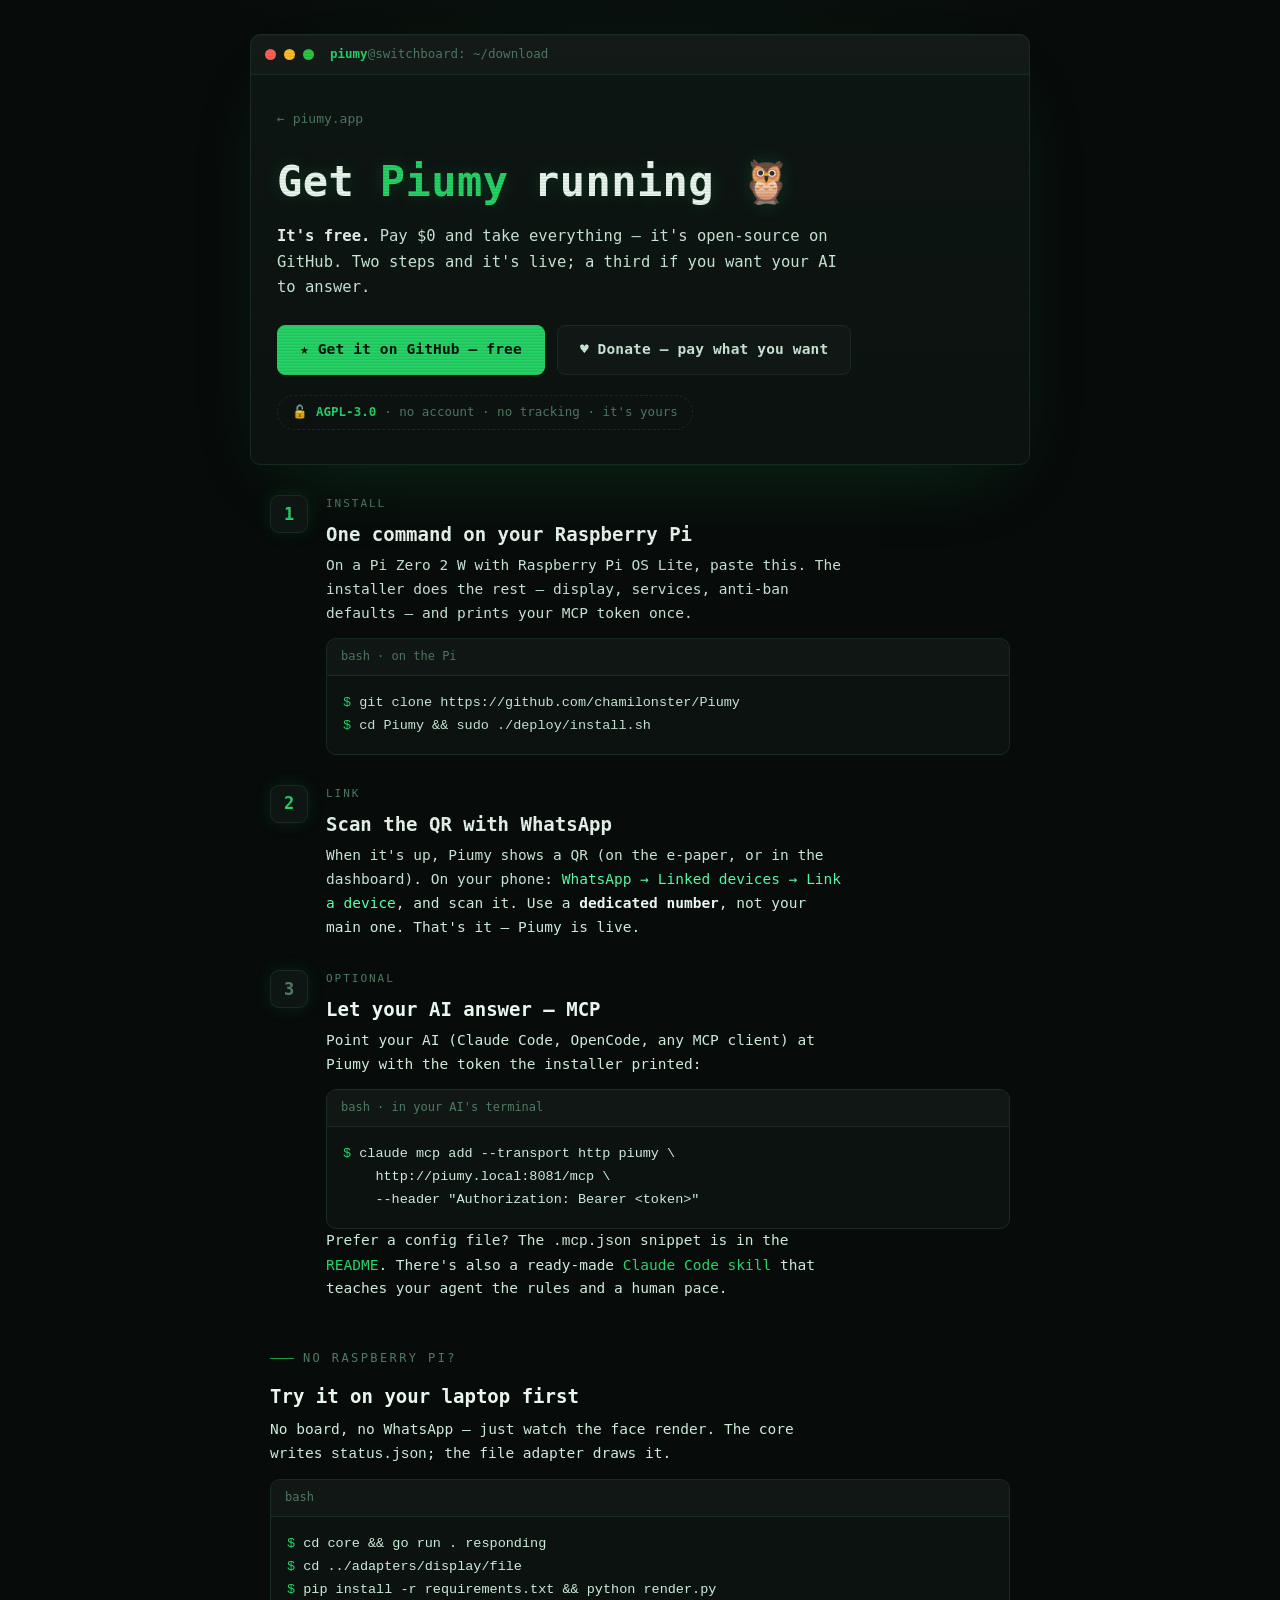
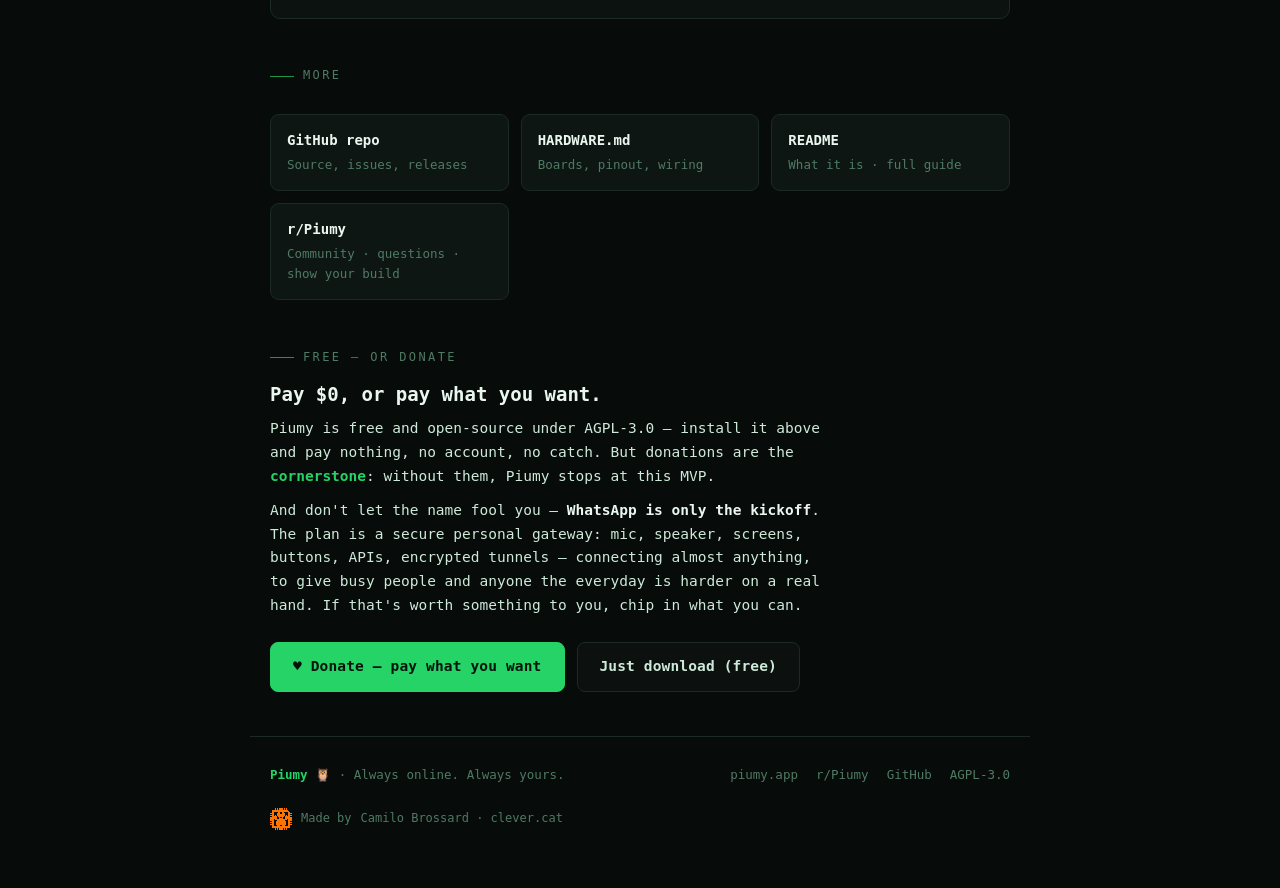
==== web/download/index.html @ 0e84ac8a "Initial commit — Piumy 🦉 A distributed, portable WhatsApp switchboard for ARM64 boards — and PCs. A " ====
<!doctype html>
<html lang="en">
<head>
<meta charset="utf-8">
<meta name="viewport" content="width=device-width, initial-scale=1">
<title>Download Piumy — free &amp; open-source</title>
<meta name="description" content="Install Piumy in one command on a Raspberry Pi, scan a QR, done. Free, open-source, AGPL-3.0.">
<meta name="theme-color" content="#070b0a">
<link rel="icon" href="data:image/svg+xml,<svg xmlns=%27http://www.w3.org/2000/svg%27 viewBox=%270 0 100 100%27><text y=%27.9em%27 font-size=%2790%27>🦉</text></svg>">
<style>
  :root{
    --bg:#070b0a; --bg2:#0b1210; --panel:#0e1613; --border:#1b2a25;
    --green:#25d366; --phos:#59ffa6; --dim:#4f7a64; --text:#cdead9;
    --amber:#ffb454; --white:#eaf7ef;
    --mono: ui-monospace,"SF Mono",SFMono-Regular,"Cascadia Code","Fira Code",Menlo,Consolas,"DejaVu Sans Mono",monospace;
    --maxw: 780px;
  }
  *{box-sizing:border-box}
  html{scroll-behavior:smooth}
  body{
    margin:0; background:var(--bg); color:var(--text);
    font-family:var(--mono); font-size:16px; line-height:1.65; -webkit-font-smoothing:antialiased;
    background-image:radial-gradient(1000px 500px at 50% -10%, rgba(37,211,102,.10), transparent 70%);
    min-height:100vh;
  }
  body::before{
    content:""; position:fixed; inset:0; pointer-events:none; z-index:9999;
    background:repeating-linear-gradient(0deg, rgba(0,0,0,.16) 0, rgba(0,0,0,.16) 1px, transparent 2px, transparent 3px);
    mix-blend-mode:multiply; opacity:.5;
  }
  a{color:var(--green); text-decoration:none}
  a:hover{color:var(--phos); text-decoration:underline; text-underline-offset:3px}
  :focus-visible{outline:2px solid var(--phos); outline-offset:3px; border-radius:2px}

  .term{max-width:var(--maxw); margin:34px auto 0; border:1px solid var(--border); border-radius:10px;
    background:linear-gradient(180deg, var(--panel), var(--bg2));
    box-shadow:0 30px 80px -30px rgba(37,211,102,.18), inset 0 1px 0 rgba(255,255,255,.03); overflow:hidden}
  .titlebar{display:flex; align-items:center; gap:8px; padding:9px 14px; border-bottom:1px solid var(--border);
    background:rgba(255,255,255,.02); font-size:12.5px; color:var(--dim)}
  .dot{width:11px;height:11px;border-radius:50%;display:inline-block}
  .dot.r{background:#ff5f57}.dot.y{background:#febc2e}.dot.g{background:#28c840}
  .titlebar .path{margin-left:8px}.titlebar .path b{color:var(--green)}
  .screen{padding:30px 26px 34px}

  .back{display:inline-flex;align-items:center;gap:7px;color:var(--dim);font-size:13px;margin-bottom:18px}
  .back:hover{color:var(--phos);text-decoration:none}
  h1{font-size:clamp(28px,6vw,42px); font-weight:700; color:var(--white); margin:0 0 8px;
    text-shadow:0 0 18px rgba(37,211,102,.2); letter-spacing:.01em}
  h1 .g{color:var(--green)}
  .sub{color:var(--text); margin:0 0 4px; font-size:15.5px; max-width:60ch}
  .free{display:inline-flex;align-items:center;gap:8px;margin:16px 0 0;padding:6px 14px;border:1px dashed var(--border);
    border-radius:999px;color:var(--dim);font-size:12.5px}
  .free b{color:var(--green)}

  .cta{display:flex;flex-wrap:wrap;gap:12px;margin:24px 0 4px}
  .btn{display:inline-flex;align-items:center;gap:9px;padding:12px 22px;border-radius:8px;font-size:14.5px;
    font-weight:600;border:1px solid var(--border);letter-spacing:.01em}
  .btn.pri{background:var(--green);color:#04140b;border-color:var(--green)}
  .btn.pri:hover{background:var(--phos);text-decoration:none;box-shadow:0 0 24px rgba(37,211,102,.4)}
  .btn.gho{color:var(--text);background:rgba(255,255,255,.02)}
  .btn.gho:hover{color:var(--phos);border-color:var(--phos);text-decoration:none}

  /* numbered step */
  .step{max-width:var(--maxw);margin:0 auto;padding:30px 20px 0;display:flex;gap:18px;align-items:flex-start}
  .num{flex:none;width:38px;height:38px;border-radius:9px;border:1px solid var(--border);
    background:var(--panel);color:var(--green);font-weight:700;font-size:17px;
    display:flex;align-items:center;justify-content:center;box-shadow:0 0 18px rgba(37,211,102,.12)}
  .step.opt .num{color:var(--dim)}
  .step-body{flex:1;min-width:0}
  .step h2{font-size:19px;color:var(--white);font-weight:700;margin:6px 0 4px}
  .step .tag{color:var(--dim);font-size:11px;letter-spacing:.18em;text-transform:uppercase}
  .step p{color:var(--text);font-size:14.5px;max-width:60ch;margin:0}
  .step p .k{color:var(--phos)}

  .code{border:1px solid var(--border);border-radius:10px;overflow:hidden;margin:12px 0 0;background:var(--bg2)}
  .code .bar{padding:8px 14px;border-bottom:1px solid var(--border);color:var(--dim);font-size:12px;background:rgba(255,255,255,.02)}
  .code pre{margin:0;padding:16px;overflow-x:auto;font-size:13.5px;line-height:1.7;color:var(--text)}
  .code .cm{color:var(--dim)}
  .prompt{color:var(--green)}
  .small{color:var(--dim);font-size:12.5px;margin-top:10px}

  section.block{max-width:var(--maxw);margin:0 auto;padding:40px 20px 0}
  .eyebrow{display:inline-flex;align-items:center;gap:9px;color:var(--dim);font-size:12px;letter-spacing:.2em;
    text-transform:uppercase;margin:0 0 12px}
  .eyebrow::before{content:"";width:24px;height:1px;background:var(--green);opacity:.7}
  section.block h2{font-size:19px;color:var(--white);font-weight:700;margin:0 0 6px}
  .lead{color:var(--text);font-size:14.5px;max-width:64ch;margin:0 0 4px}
  .lead .k{color:var(--phos)}

  .links{display:grid;grid-template-columns:repeat(auto-fit,minmax(200px,1fr));gap:12px;margin:16px 0 0}
  .lk{border:1px solid var(--border);border-radius:9px;padding:14px 16px;background:var(--panel);display:block}
  .lk:hover{border-color:var(--phos);text-decoration:none}
  .lk .t{color:var(--white);font-weight:700;font-size:14px}
  .lk .d{color:var(--dim);font-size:12.5px;margin-top:3px}

  hr.sep{max-width:var(--maxw);margin:44px auto 0;border:0;border-top:1px solid var(--border)}

  footer{max-width:var(--maxw);margin:28px auto 0;padding:0 20px 60px;
    color:var(--dim);font-size:12.5px;display:flex;flex-wrap:wrap;gap:16px;justify-content:space-between}
  footer a{color:var(--dim)} footer a:hover{color:var(--phos)}
  footer .foot-links{display:flex;gap:18px;flex-wrap:wrap}
  @media(max-width:560px){.step{gap:12px}.num{width:32px;height:32px;font-size:15px}}
  @media (prefers-reduced-motion: reduce){*{animation:none!important;transition:none!important}html{scroll-behavior:auto}}
</style>
</head>
<body>

<div class="term">
  <div class="titlebar">
    <span class="dot r"></span><span class="dot y"></span><span class="dot g"></span>
    <span class="path"><b>piumy</b>@switchboard: ~/download</span>
  </div>
  <div class="screen">
    <a class="back" href="../">← piumy.app</a>
    <h1>Get <span class="g">Piumy</span> running 🦉</h1>
    <p class="sub"><b style="color:var(--white)">It's free.</b> Pay $0 and take everything — it's open-source on GitHub. Two steps and it's live; a third if you want your AI to answer.</p>
    <div class="cta">
      <a class="btn pri" href="https://github.com/chamilonster/Piumy">★ Get it on GitHub — free</a>
      <a class="btn gho" href="#donate">♥ Donate — pay what you want</a>
    </div>
    <span class="free">🔓 <b>AGPL-3.0</b> · no account · no tracking · it's yours</span>
  </div>
</div>

<div class="step">
  <div class="num">1</div>
  <div class="step-body">
    <div class="tag">Install</div>
    <h2>One command on your Raspberry Pi</h2>
    <p>On a Pi Zero 2 W with Raspberry Pi OS Lite, paste this. The installer does the rest — display, services, anti-ban defaults — and prints your MCP token once.</p>
    <div class="code">
      <div class="bar">bash · on the Pi</div>
<pre><span class="prompt">$</span> git clone https://github.com/chamilonster/Piumy
<span class="prompt">$</span> cd Piumy &amp;&amp; sudo ./deploy/install.sh</pre>
    </div>
  </div>
</div>

<div class="step">
  <div class="num">2</div>
  <div class="step-body">
    <div class="tag">Link</div>
    <h2>Scan the QR with WhatsApp</h2>
    <p>When it's up, Piumy shows a QR (on the e-paper, or in the dashboard). On your phone: <span class="k">WhatsApp → Linked devices → Link a device</span>, and scan it. Use a <b style="color:var(--white)">dedicated number</b>, not your main one. That's it — Piumy is live.</p>
  </div>
</div>

<div class="step opt">
  <div class="num">3</div>
  <div class="step-body">
    <div class="tag">Optional</div>
    <h2>Let your AI answer — MCP</h2>
    <p>Point your AI (Claude Code, OpenCode, any MCP client) at Piumy with the token the installer printed:</p>
    <div class="code">
      <div class="bar">bash · in your AI's terminal</div>
<pre><span class="prompt">$</span> claude mcp add --transport http piumy \
    http://piumy.local:8081/mcp \
    --header "Authorization: Bearer &lt;token&gt;"</pre>
    </div>
    <p class="small">Prefer a config file? The <code>.mcp.json</code> snippet is in the <a href="https://github.com/chamilonster/Piumy#connecting-the-brain-mcp">README</a>. There's also a ready-made <a href="https://github.com/chamilonster/Piumy/blob/master/skill/piumy/SKILL.md">Claude Code skill</a> that teaches your agent the rules and a human pace.</p>
  </div>
</div>

<section class="block" id="try">
  <span class="eyebrow">No Raspberry Pi?</span>
  <h2>Try it on your laptop first</h2>
  <p class="lead">No board, no WhatsApp — just watch the face render. The core writes <code>status.json</code>; the file adapter draws it.</p>
  <div class="code">
    <div class="bar">bash</div>
<pre><span class="prompt">$</span> cd core &amp;&amp; go run . responding
<span class="prompt">$</span> cd ../adapters/display/file
<span class="prompt">$</span> pip install -r requirements.txt &amp;&amp; python render.py</pre>
  </div>
</section>

<section class="block">
  <span class="eyebrow">More</span>
  <div class="links">
    <a class="lk" href="https://github.com/chamilonster/Piumy"><div class="t">GitHub repo</div><div class="d">Source, issues, releases</div></a>
    <a class="lk" href="https://github.com/chamilonster/Piumy/blob/master/HARDWARE.md"><div class="t">HARDWARE.md</div><div class="d">Boards, pinout, wiring</div></a>
    <a class="lk" href="https://github.com/chamilonster/Piumy/blob/master/README.md"><div class="t">README</div><div class="d">What it is · full guide</div></a>
    <a class="lk" href="https://www.reddit.com/r/Piumy/"><div class="t">r/Piumy</div><div class="d">Community · questions · show your build</div></a>
  </div>
</section>

<section class="block" id="donate">
  <span class="eyebrow">Free — or donate</span>
  <h2>Pay $0, or pay what you want.</h2>
  <p class="lead">Piumy is free and open-source under AGPL-3.0 — install it above and pay nothing, no account, no catch. But donations are the <b style="color:var(--green)">cornerstone</b>: without them, Piumy stops at this MVP.</p>
  <p class="lead" style="margin-top:10px">And don't let the name fool you — <b style="color:var(--white)">WhatsApp is only the kickoff</b>. The plan is a secure personal gateway: mic, speaker, screens, buttons, APIs, encrypted tunnels — connecting almost anything, to give busy people and anyone the everyday is harder on a real hand. If that's worth something to you, chip in what you can.</p>
  <div class="cta">
    <a class="btn pri lemonsqueezy-button" href="https://clevercat.lemonsqueezy.com/checkout/buy/3e2ebe37-5116-4e2a-9400-2246c1199c8d?embed=1&amp;logo=0&amp;discount=0">♥ Donate — pay what you want</a>
    <a class="btn gho" href="https://github.com/chamilonster/Piumy">Just download (free)</a>
  </div>
</section>

<hr class="sep">

<footer>
  <div><b style="color:var(--green)">Piumy</b> 🦉 · Always online. Always yours.</div>
  <div class="foot-links">
    <a href="../">piumy.app</a>
    <a href="https://www.reddit.com/r/Piumy/">r/Piumy</a>
    <a href="https://github.com/chamilonster/Piumy">GitHub</a>
    <a href="https://github.com/chamilonster/Piumy/blob/master/LICENSE">AGPL-3.0</a>
  </div>
  <div style="flex-basis:100%;display:flex;align-items:center;gap:9px;margin-top:6px;color:var(--dim);font-size:12px">
    <img src="[data-uri]" alt="clever.cat" width="22" height="22" style="display:block;image-rendering:pixelated">
    Made by <a href="https://clever.cat" style="color:var(--dim)">Camilo Brossard · clever.cat</a>
  </div>
</footer>

<script src="https://assets.lemonsqueezy.com/lemon.js" defer></script>
</body>
</html>
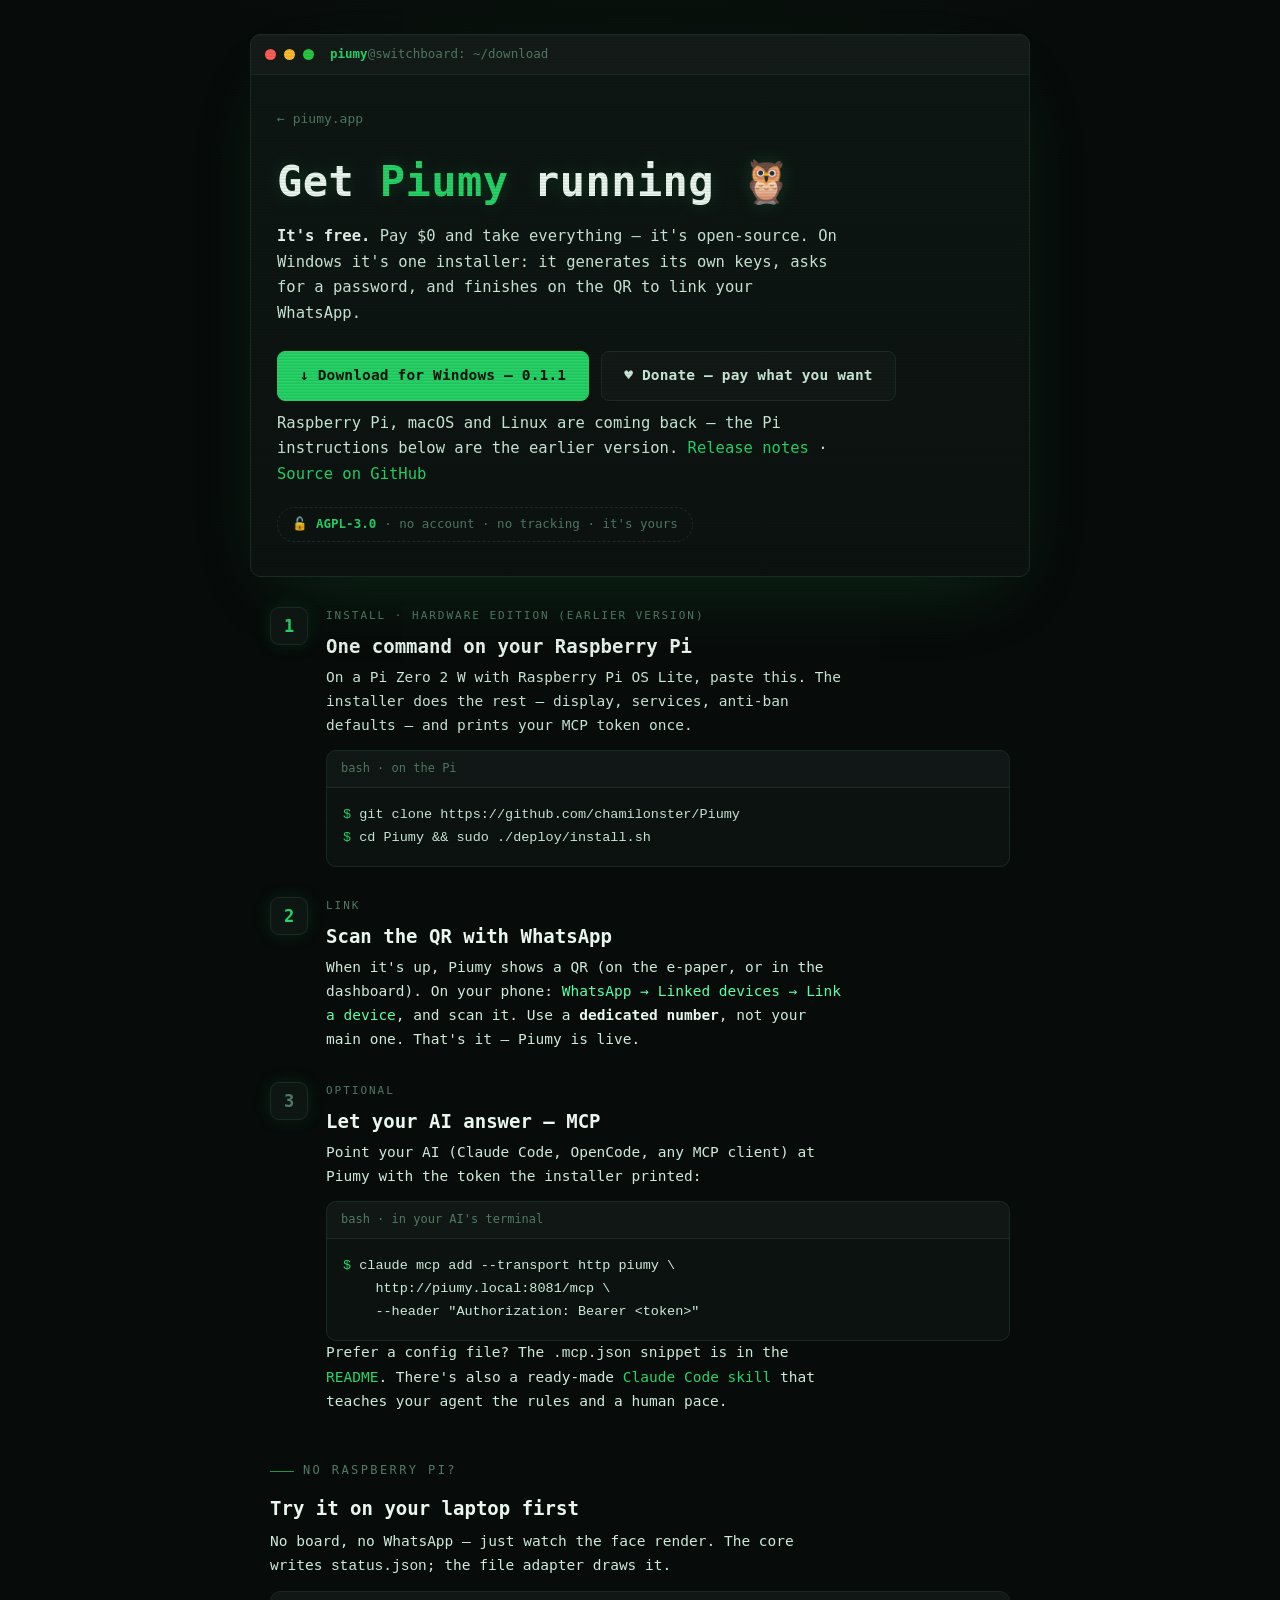
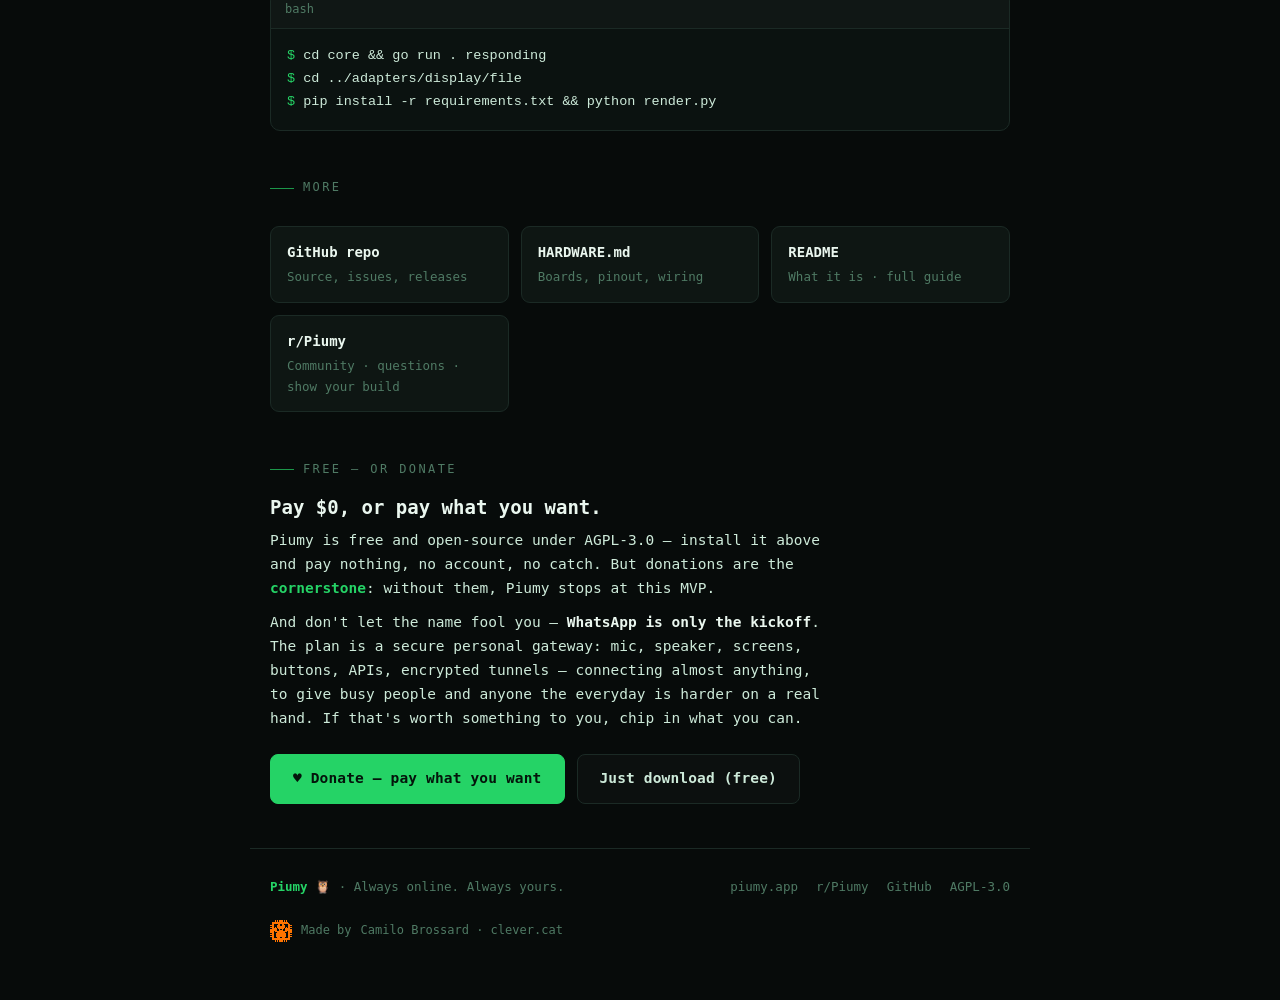
==== commit 0dc554cd: "web: el boton de descarga apunta al instalador de Windows 0.1.1 El CTA principal deja de ir al repo " ====
--- a/web/download/index.html
+++ b/web/download/index.html
@@ -113,11 +113,12 @@
   <div class="screen">
     <a class="back" href="../">← piumy.app</a>
     <h1>Get <span class="g">Piumy</span> running 🦉</h1>
-    <p class="sub"><b style="color:var(--white)">It's free.</b> Pay $0 and take everything — it's open-source on GitHub. Two steps and it's live; a third if you want your AI to answer.</p>
+    <p class="sub"><b style="color:var(--white)">It's free.</b> Pay $0 and take everything — it's open-source. On Windows it's one installer: it generates its own keys, asks for a password, and finishes on the QR to link your WhatsApp.</p>
     <div class="cta">
-      <a class="btn pri" href="https://github.com/chamilonster/Piumy">★ Get it on GitHub — free</a>
+      <a class="btn pri" href="https://github.com/chamilonster/Piumy/releases/download/v0.1.1/Piumy-Setup-0.1.1.exe">↓ Download for Windows — 0.1.1</a>
       <a class="btn gho" href="#donate">♥ Donate — pay what you want</a>
     </div>
+    <p class="sub" style="margin-top:10px">Raspberry Pi, macOS and Linux are coming back — the Pi instructions below are the earlier version. <a href="https://github.com/chamilonster/Piumy/releases/tag/v0.1.1">Release notes</a> · <a href="https://github.com/chamilonster/Piumy">Source on GitHub</a></p>
     <span class="free">🔓 <b>AGPL-3.0</b> · no account · no tracking · it's yours</span>
   </div>
 </div>
@@ -125,7 +126,7 @@
 <div class="step">
   <div class="num">1</div>
   <div class="step-body">
-    <div class="tag">Install</div>
+    <div class="tag">Install · hardware edition (earlier version)</div>
     <h2>One command on your Raspberry Pi</h2>
     <p>On a Pi Zero 2 W with Raspberry Pi OS Lite, paste this. The installer does the rest — display, services, anti-ban defaults — and prints your MCP token once.</p>
     <div class="code">
@@ -189,7 +190,7 @@
   <p class="lead">Piumy is free and open-source under AGPL-3.0 — install it above and pay nothing, no account, no catch. But donations are the <b style="color:var(--green)">cornerstone</b>: without them, Piumy stops at this MVP.</p>
   <p class="lead" style="margin-top:10px">And don't let the name fool you — <b style="color:var(--white)">WhatsApp is only the kickoff</b>. The plan is a secure personal gateway: mic, speaker, screens, buttons, APIs, encrypted tunnels — connecting almost anything, to give busy people and anyone the everyday is harder on a real hand. If that's worth something to you, chip in what you can.</p>
   <div class="cta">
-    <a class="btn pri lemonsqueezy-button" href="https://clevercat.lemonsqueezy.com/checkout/buy/3e2ebe37-5116-4e2a-9400-2246c1199c8d?embed=1&amp;logo=0&amp;discount=0">♥ Donate — pay what you want</a>
+    <a class="btn pri" href="https://clevercat.lemonsqueezy.com/checkout/buy/3e2ebe37-5116-4e2a-9400-2246c1199c8d">♥ Donate — pay what you want</a>
     <a class="btn gho" href="https://github.com/chamilonster/Piumy">Just download (free)</a>
   </div>
 </section>
@@ -210,6 +211,5 @@
   </div>
 </footer>
 
-<script src="https://assets.lemonsqueezy.com/lemon.js" defer></script>
 </body>
 </html>
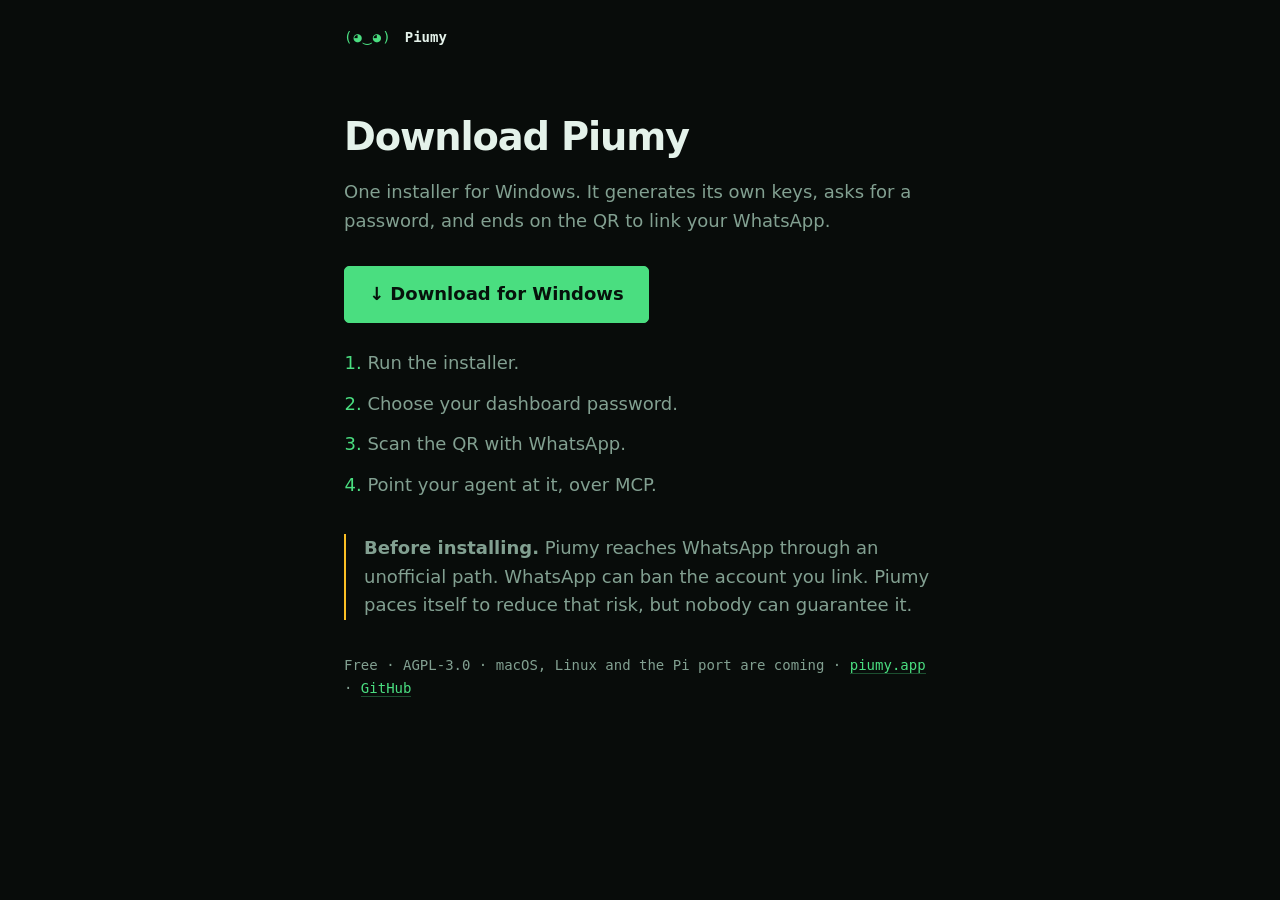
==== commit b581b38b: "web: rediseno completo — el diagrama es la pagina - El esquema de subconjuntos pasa a ser el centro:" ====
--- a/web/download/index.html
+++ b/web/download/index.html
@@ -3,213 +3,89 @@
 <head>
 <meta charset="utf-8">
 <meta name="viewport" content="width=device-width, initial-scale=1">
-<title>Download Piumy — free &amp; open-source</title>
-<meta name="description" content="Install Piumy in one command on a Raspberry Pi, scan a QR, done. Free, open-source, AGPL-3.0.">
-<meta name="theme-color" content="#070b0a">
+<title>Download Piumy</title>
+<meta name="description" content="Download Piumy for Windows: one installer, nothing to configure. Free and open-source.">
+<meta name="theme-color" content="#080c0a">
 <link rel="icon" href="data:image/svg+xml,<svg xmlns=%27http://www.w3.org/2000/svg%27 viewBox=%270 0 100 100%27><text y=%27.9em%27 font-size=%2790%27>🦉</text></svg>">
+<script>
+  (function () {
+    var saved = null;
+    try { saved = localStorage.getItem('piumy-lang'); } catch (e) {}
+    var lang = saved || ((navigator.language || 'en').toLowerCase().indexOf('es') === 0 ? 'es' : 'en');
+    document.documentElement.lang = lang;
+    document.documentElement.className = 'lang-' + lang;
+  })();
+</script>
 <style>
   :root{
-    --bg:#070b0a; --bg2:#0b1210; --panel:#0e1613; --border:#1b2a25;
-    --green:#25d366; --phos:#59ffa6; --dim:#4f7a64; --text:#cdead9;
-    --amber:#ffb454; --white:#eaf7ef;
-    --mono: ui-monospace,"SF Mono",SFMono-Regular,"Cascadia Code","Fira Code",Menlo,Consolas,"DejaVu Sans Mono",monospace;
-    --maxw: 780px;
+    --bg:#080c0a;--ink:#e4f2ea;--dim:#82a091;--green:#4ade80;--amber:#fbbf24;
+    --line:#1a2620;--panel:#0c1310;
+    --sans:ui-sans-serif,system-ui,-apple-system,"Segoe UI Variable Display","Segoe UI",Avenir,"Helvetica Neue",sans-serif;
+    --mono:ui-monospace,"SF Mono",SFMono-Regular,"Cascadia Code","Fira Code",Menlo,Consolas,monospace;
   }
   *{box-sizing:border-box}
-  html{scroll-behavior:smooth}
-  body{
-    margin:0; background:var(--bg); color:var(--text);
-    font-family:var(--mono); font-size:16px; line-height:1.65; -webkit-font-smoothing:antialiased;
-    background-image:radial-gradient(1000px 500px at 50% -10%, rgba(37,211,102,.10), transparent 70%);
-    min-height:100vh;
+  body{margin:0;background:var(--bg);color:var(--ink);font-family:var(--sans);font-size:18px;line-height:1.6;-webkit-font-smoothing:antialiased}
+  .lang-en .es,.lang-es .en{display:none}
+  .wrap{max-width:640px;margin:0 auto;padding:0 24px}
+  .top{display:flex;align-items:center;gap:13px;padding:26px 0 0;font-family:var(--mono);font-size:14px}
+  .top .logo{color:var(--green);letter-spacing:.08em}
+  .top .word{font-weight:700}
+  a{color:var(--green);text-decoration:none;border-bottom:1px solid rgba(74,222,128,.32)}
+  a:hover{border-bottom-color:var(--green)}
+  a:focus-visible{outline:2px solid var(--green);outline-offset:3px}
+  h1{font-size:clamp(1.9rem,5vw,2.4rem);font-weight:650;letter-spacing:-0.03em;line-height:1.3;margin:64px 0 0}
+  p{margin:16px 0 0;color:var(--dim)}
+  .btn{
+    display:inline-block;margin-top:30px;padding:13px 24px;border-radius:5px;
+    font-family:var(--sans);font-size:18px;font-weight:650;
+    border:1px solid var(--green);background:var(--green);color:#06120b;
   }
-  body::before{
-    content:""; position:fixed; inset:0; pointer-events:none; z-index:9999;
-    background:repeating-linear-gradient(0deg, rgba(0,0,0,.16) 0, rgba(0,0,0,.16) 1px, transparent 2px, transparent 3px);
-    mix-blend-mode:multiply; opacity:.5;
-  }
-  a{color:var(--green); text-decoration:none}
-  a:hover{color:var(--phos); text-decoration:underline; text-underline-offset:3px}
-  :focus-visible{outline:2px solid var(--phos); outline-offset:3px; border-radius:2px}
-
-  .term{max-width:var(--maxw); margin:34px auto 0; border:1px solid var(--border); border-radius:10px;
-    background:linear-gradient(180deg, var(--panel), var(--bg2));
-    box-shadow:0 30px 80px -30px rgba(37,211,102,.18), inset 0 1px 0 rgba(255,255,255,.03); overflow:hidden}
-  .titlebar{display:flex; align-items:center; gap:8px; padding:9px 14px; border-bottom:1px solid var(--border);
-    background:rgba(255,255,255,.02); font-size:12.5px; color:var(--dim)}
-  .dot{width:11px;height:11px;border-radius:50%;display:inline-block}
-  .dot.r{background:#ff5f57}.dot.y{background:#febc2e}.dot.g{background:#28c840}
-  .titlebar .path{margin-left:8px}.titlebar .path b{color:var(--green)}
-  .screen{padding:30px 26px 34px}
-
-  .back{display:inline-flex;align-items:center;gap:7px;color:var(--dim);font-size:13px;margin-bottom:18px}
-  .back:hover{color:var(--phos);text-decoration:none}
-  h1{font-size:clamp(28px,6vw,42px); font-weight:700; color:var(--white); margin:0 0 8px;
-    text-shadow:0 0 18px rgba(37,211,102,.2); letter-spacing:.01em}
-  h1 .g{color:var(--green)}
-  .sub{color:var(--text); margin:0 0 4px; font-size:15.5px; max-width:60ch}
-  .free{display:inline-flex;align-items:center;gap:8px;margin:16px 0 0;padding:6px 14px;border:1px dashed var(--border);
-    border-radius:999px;color:var(--dim);font-size:12.5px}
-  .free b{color:var(--green)}
-
-  .cta{display:flex;flex-wrap:wrap;gap:12px;margin:24px 0 4px}
-  .btn{display:inline-flex;align-items:center;gap:9px;padding:12px 22px;border-radius:8px;font-size:14.5px;
-    font-weight:600;border:1px solid var(--border);letter-spacing:.01em}
-  .btn.pri{background:var(--green);color:#04140b;border-color:var(--green)}
-  .btn.pri:hover{background:var(--phos);text-decoration:none;box-shadow:0 0 24px rgba(37,211,102,.4)}
-  .btn.gho{color:var(--text);background:rgba(255,255,255,.02)}
-  .btn.gho:hover{color:var(--phos);border-color:var(--phos);text-decoration:none}
-
-  /* numbered step */
-  .step{max-width:var(--maxw);margin:0 auto;padding:30px 20px 0;display:flex;gap:18px;align-items:flex-start}
-  .num{flex:none;width:38px;height:38px;border-radius:9px;border:1px solid var(--border);
-    background:var(--panel);color:var(--green);font-weight:700;font-size:17px;
-    display:flex;align-items:center;justify-content:center;box-shadow:0 0 18px rgba(37,211,102,.12)}
-  .step.opt .num{color:var(--dim)}
-  .step-body{flex:1;min-width:0}
-  .step h2{font-size:19px;color:var(--white);font-weight:700;margin:6px 0 4px}
-  .step .tag{color:var(--dim);font-size:11px;letter-spacing:.18em;text-transform:uppercase}
-  .step p{color:var(--text);font-size:14.5px;max-width:60ch;margin:0}
-  .step p .k{color:var(--phos)}
-
-  .code{border:1px solid var(--border);border-radius:10px;overflow:hidden;margin:12px 0 0;background:var(--bg2)}
-  .code .bar{padding:8px 14px;border-bottom:1px solid var(--border);color:var(--dim);font-size:12px;background:rgba(255,255,255,.02)}
-  .code pre{margin:0;padding:16px;overflow-x:auto;font-size:13.5px;line-height:1.7;color:var(--text)}
-  .code .cm{color:var(--dim)}
-  .prompt{color:var(--green)}
-  .small{color:var(--dim);font-size:12.5px;margin-top:10px}
-
-  section.block{max-width:var(--maxw);margin:0 auto;padding:40px 20px 0}
-  .eyebrow{display:inline-flex;align-items:center;gap:9px;color:var(--dim);font-size:12px;letter-spacing:.2em;
-    text-transform:uppercase;margin:0 0 12px}
-  .eyebrow::before{content:"";width:24px;height:1px;background:var(--green);opacity:.7}
-  section.block h2{font-size:19px;color:var(--white);font-weight:700;margin:0 0 6px}
-  .lead{color:var(--text);font-size:14.5px;max-width:64ch;margin:0 0 4px}
-  .lead .k{color:var(--phos)}
-
-  .links{display:grid;grid-template-columns:repeat(auto-fit,minmax(200px,1fr));gap:12px;margin:16px 0 0}
-  .lk{border:1px solid var(--border);border-radius:9px;padding:14px 16px;background:var(--panel);display:block}
-  .lk:hover{border-color:var(--phos);text-decoration:none}
-  .lk .t{color:var(--white);font-weight:700;font-size:14px}
-  .lk .d{color:var(--dim);font-size:12.5px;margin-top:3px}
-
-  hr.sep{max-width:var(--maxw);margin:44px auto 0;border:0;border-top:1px solid var(--border)}
-
-  footer{max-width:var(--maxw);margin:28px auto 0;padding:0 20px 60px;
-    color:var(--dim);font-size:12.5px;display:flex;flex-wrap:wrap;gap:16px;justify-content:space-between}
-  footer a{color:var(--dim)} footer a:hover{color:var(--phos)}
-  footer .foot-links{display:flex;gap:18px;flex-wrap:wrap}
-  @media(max-width:560px){.step{gap:12px}.num{width:32px;height:32px;font-size:15px}}
-  @media (prefers-reduced-motion: reduce){*{animation:none!important;transition:none!important}html{scroll-behavior:auto}}
+  .btn:hover{background:#3fca70;border-color:#3fca70}
+  ol{padding-left:1.3em;margin:26px 0 0;color:var(--dim)}
+  ol li{margin-bottom:12px}
+  ol li::marker{color:var(--green)}
+  .note{border-left:2px solid var(--amber);padding-left:18px;margin-top:34px}
+  .meta{font-family:var(--mono);font-size:14px;margin-top:34px;padding-bottom:64px}
 </style>
 </head>
 <body>
+<div class="wrap">
+  <div class="top">
+    <span class="logo">(◕‿◕)</span><span class="word">Piumy</span>
+  </div>
 
-<div class="term">
-  <div class="titlebar">
-    <span class="dot r"></span><span class="dot y"></span><span class="dot g"></span>
-    <span class="path"><b>piumy</b>@switchboard: ~/download</span>
-  </div>
-  <div class="screen">
-    <a class="back" href="../">← piumy.app</a>
-    <h1>Get <span class="g">Piumy</span> running 🦉</h1>
-    <p class="sub"><b style="color:var(--white)">It's free.</b> Pay $0 and take everything — it's open-source. On Windows it's one installer: it generates its own keys, asks for a password, and finishes on the QR to link your WhatsApp.</p>
-    <div class="cta">
-      <a class="btn pri" href="https://github.com/chamilonster/Piumy/releases/download/v0.1.1/Piumy-Setup-0.1.1.exe">↓ Download for Windows — 0.1.1</a>
-      <a class="btn gho" href="#donate">♥ Donate — pay what you want</a>
-    </div>
-    <p class="sub" style="margin-top:10px">Raspberry Pi, macOS and Linux are coming back — the Pi instructions below are the earlier version. <a href="https://github.com/chamilonster/Piumy/releases/tag/v0.1.1">Release notes</a> · <a href="https://github.com/chamilonster/Piumy">Source on GitHub</a></p>
-    <span class="free">🔓 <b>AGPL-3.0</b> · no account · no tracking · it's yours</span>
-  </div>
+  <h1><span class="en">Download Piumy</span><span class="es">Descargar Piumy</span></h1>
+  <p>
+    <span class="en">One installer for Windows. It generates its own keys, asks for a password, and ends on the QR to link your WhatsApp.</span>
+    <span class="es">Un instalador para Windows. Genera solo sus claves, te pide una contraseña y termina en el QR para vincular tu WhatsApp.</span>
+  </p>
+
+  <a class="btn" href="https://github.com/chamilonster/Piumy/releases/latest">
+    <span class="en">↓ Download for Windows</span><span class="es">↓ Descargar para Windows</span>
+  </a>
+
+  <ol class="en">
+    <li>Run the installer.</li>
+    <li>Choose your dashboard password.</li>
+    <li>Scan the QR with WhatsApp.</li>
+    <li>Point your agent at it, over MCP.</li>
+  </ol>
+  <ol class="es">
+    <li>Ejecuta el instalador.</li>
+    <li>Elige la contraseña de tu tablero.</li>
+    <li>Escanea el QR con WhatsApp.</li>
+    <li>Apunta tu agente hacia él, por MCP.</li>
+  </ol>
+
+  <p class="note">
+    <span class="en"><strong>Before installing.</strong> Piumy reaches WhatsApp through an unofficial path. WhatsApp can ban the account you link. Piumy paces itself to reduce that risk, but nobody can guarantee it.</span>
+    <span class="es"><strong>Antes de instalar.</strong> Piumy llega a WhatsApp por una vía no oficial. WhatsApp puede bloquear la cuenta que vincules. Piumy se autorregula para reducir el riesgo, pero nadie puede garantizarlo.</span>
+  </p>
+
+  <p class="meta">
+    <span class="en">Free · AGPL-3.0 · macOS, Linux and the Pi port are coming · <a href="../">piumy.app</a> · <a href="https://github.com/chamilonster/Piumy">GitHub</a></span>
+    <span class="es">Gratis · AGPL-3.0 · macOS, Linux y la versión Pi vienen en camino · <a href="../">piumy.app</a> · <a href="https://github.com/chamilonster/Piumy">GitHub</a></span>
+  </p>
 </div>
-
-<div class="step">
-  <div class="num">1</div>
-  <div class="step-body">
-    <div class="tag">Install · hardware edition (earlier version)</div>
-    <h2>One command on your Raspberry Pi</h2>
-    <p>On a Pi Zero 2 W with Raspberry Pi OS Lite, paste this. The installer does the rest — display, services, anti-ban defaults — and prints your MCP token once.</p>
-    <div class="code">
-      <div class="bar">bash · on the Pi</div>
-<pre><span class="prompt">$</span> git clone https://github.com/chamilonster/Piumy
-<span class="prompt">$</span> cd Piumy &amp;&amp; sudo ./deploy/install.sh</pre>
-    </div>
-  </div>
-</div>
-
-<div class="step">
-  <div class="num">2</div>
-  <div class="step-body">
-    <div class="tag">Link</div>
-    <h2>Scan the QR with WhatsApp</h2>
-    <p>When it's up, Piumy shows a QR (on the e-paper, or in the dashboard). On your phone: <span class="k">WhatsApp → Linked devices → Link a device</span>, and scan it. Use a <b style="color:var(--white)">dedicated number</b>, not your main one. That's it — Piumy is live.</p>
-  </div>
-</div>
-
-<div class="step opt">
-  <div class="num">3</div>
-  <div class="step-body">
-    <div class="tag">Optional</div>
-    <h2>Let your AI answer — MCP</h2>
-    <p>Point your AI (Claude Code, OpenCode, any MCP client) at Piumy with the token the installer printed:</p>
-    <div class="code">
-      <div class="bar">bash · in your AI's terminal</div>
-<pre><span class="prompt">$</span> claude mcp add --transport http piumy \
-    http://piumy.local:8081/mcp \
-    --header "Authorization: Bearer &lt;token&gt;"</pre>
-    </div>
-    <p class="small">Prefer a config file? The <code>.mcp.json</code> snippet is in the <a href="https://github.com/chamilonster/Piumy#connecting-the-brain-mcp">README</a>. There's also a ready-made <a href="https://github.com/chamilonster/Piumy/blob/master/skill/piumy/SKILL.md">Claude Code skill</a> that teaches your agent the rules and a human pace.</p>
-  </div>
-</div>
-
-<section class="block" id="try">
-  <span class="eyebrow">No Raspberry Pi?</span>
-  <h2>Try it on your laptop first</h2>
-  <p class="lead">No board, no WhatsApp — just watch the face render. The core writes <code>status.json</code>; the file adapter draws it.</p>
-  <div class="code">
-    <div class="bar">bash</div>
-<pre><span class="prompt">$</span> cd core &amp;&amp; go run . responding
-<span class="prompt">$</span> cd ../adapters/display/file
-<span class="prompt">$</span> pip install -r requirements.txt &amp;&amp; python render.py</pre>
-  </div>
-</section>
-
-<section class="block">
-  <span class="eyebrow">More</span>
-  <div class="links">
-    <a class="lk" href="https://github.com/chamilonster/Piumy"><div class="t">GitHub repo</div><div class="d">Source, issues, releases</div></a>
-    <a class="lk" href="https://github.com/chamilonster/Piumy/blob/master/HARDWARE.md"><div class="t">HARDWARE.md</div><div class="d">Boards, pinout, wiring</div></a>
-    <a class="lk" href="https://github.com/chamilonster/Piumy/blob/master/README.md"><div class="t">README</div><div class="d">What it is · full guide</div></a>
-    <a class="lk" href="https://www.reddit.com/r/Piumy/"><div class="t">r/Piumy</div><div class="d">Community · questions · show your build</div></a>
-  </div>
-</section>
-
-<section class="block" id="donate">
-  <span class="eyebrow">Free — or donate</span>
-  <h2>Pay $0, or pay what you want.</h2>
-  <p class="lead">Piumy is free and open-source under AGPL-3.0 — install it above and pay nothing, no account, no catch. But donations are the <b style="color:var(--green)">cornerstone</b>: without them, Piumy stops at this MVP.</p>
-  <p class="lead" style="margin-top:10px">And don't let the name fool you — <b style="color:var(--white)">WhatsApp is only the kickoff</b>. The plan is a secure personal gateway: mic, speaker, screens, buttons, APIs, encrypted tunnels — connecting almost anything, to give busy people and anyone the everyday is harder on a real hand. If that's worth something to you, chip in what you can.</p>
-  <div class="cta">
-    <a class="btn pri" href="https://clevercat.lemonsqueezy.com/checkout/buy/3e2ebe37-5116-4e2a-9400-2246c1199c8d">♥ Donate — pay what you want</a>
-    <a class="btn gho" href="https://github.com/chamilonster/Piumy">Just download (free)</a>
-  </div>
-</section>
-
-<hr class="sep">
-
-<footer>
-  <div><b style="color:var(--green)">Piumy</b> 🦉 · Always online. Always yours.</div>
-  <div class="foot-links">
-    <a href="../">piumy.app</a>
-    <a href="https://www.reddit.com/r/Piumy/">r/Piumy</a>
-    <a href="https://github.com/chamilonster/Piumy">GitHub</a>
-    <a href="https://github.com/chamilonster/Piumy/blob/master/LICENSE">AGPL-3.0</a>
-  </div>
-  <div style="flex-basis:100%;display:flex;align-items:center;gap:9px;margin-top:6px;color:var(--dim);font-size:12px">
-    <img src="[data-uri]" alt="clever.cat" width="22" height="22" style="display:block;image-rendering:pixelated">
-    Made by <a href="https://clever.cat" style="color:var(--dim)">Camilo Brossard · clever.cat</a>
-  </div>
-</footer>
-
 </body>
 </html>
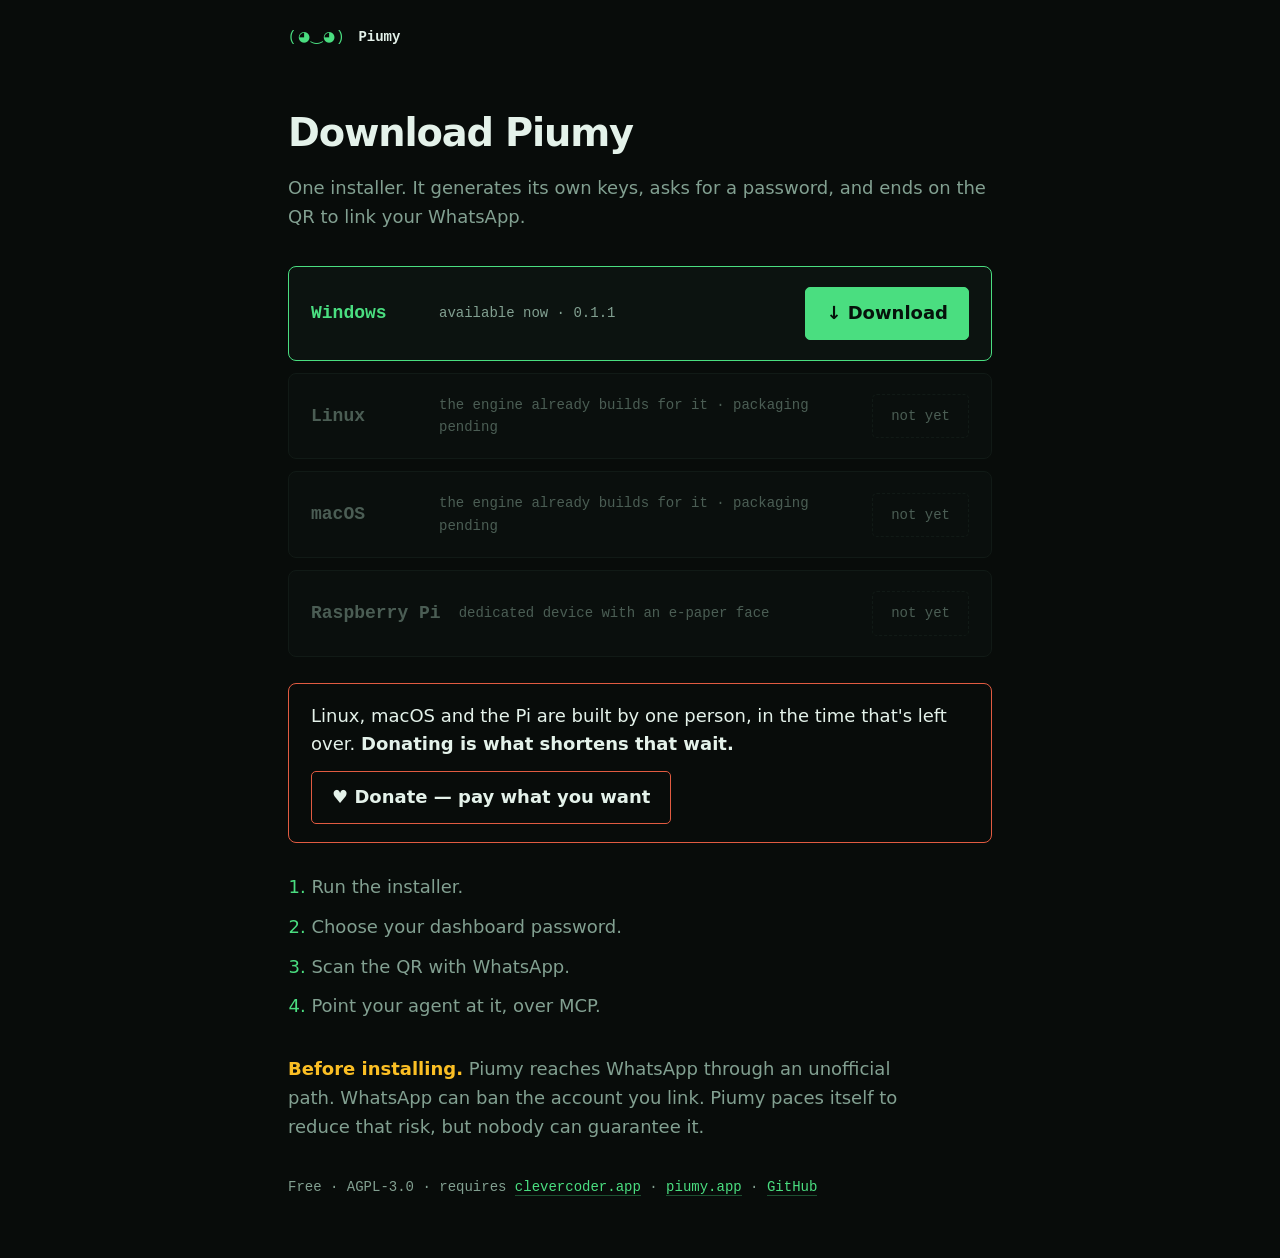
==== commit 5ce40760: "web: diagrama como eje central, favicon del tray, bilingue verificado - El diagrama se genera por co" ====
--- a/web/download/index.html
+++ b/web/download/index.html
@@ -4,9 +4,9 @@
 <meta charset="utf-8">
 <meta name="viewport" content="width=device-width, initial-scale=1">
 <title>Download Piumy</title>
-<meta name="description" content="Download Piumy for Windows: one installer, nothing to configure. Free and open-source.">
+<meta name="description" content="Download Piumy. Windows available now; Linux and macOS in the works. Free and open-source.">
 <meta name="theme-color" content="#080c0a">
-<link rel="icon" href="data:image/svg+xml,<svg xmlns=%27http://www.w3.org/2000/svg%27 viewBox=%270 0 100 100%27><text y=%27.9em%27 font-size=%2790%27>🦉</text></svg>">
+<link rel="icon" href="../img/piumy.ico" sizes="any">
 <script>
   (function () {
     var saved = null;
@@ -19,50 +19,110 @@
 <style>
   :root{
     --bg:#080c0a;--ink:#e4f2ea;--dim:#82a091;--green:#4ade80;--amber:#fbbf24;
-    --line:#1a2620;--panel:#0c1310;
+    --line:#1a2620;--panel:#0c1310;--orange:#e15b41;
     --sans:ui-sans-serif,system-ui,-apple-system,"Segoe UI Variable Display","Segoe UI",Avenir,"Helvetica Neue",sans-serif;
     --mono:ui-monospace,"SF Mono",SFMono-Regular,"Cascadia Code","Fira Code",Menlo,Consolas,monospace;
   }
   *{box-sizing:border-box}
   body{margin:0;background:var(--bg);color:var(--ink);font-family:var(--sans);font-size:18px;line-height:1.6;-webkit-font-smoothing:antialiased}
   .lang-en .es,.lang-es .en{display:none}
-  .wrap{max-width:640px;margin:0 auto;padding:0 24px}
+  .wrap{max-width:760px;margin:0 auto;padding:0 28px}
   .top{display:flex;align-items:center;gap:13px;padding:26px 0 0;font-family:var(--mono);font-size:14px}
   .top .logo{color:var(--green);letter-spacing:.08em}
   .top .word{font-weight:700}
   a{color:var(--green);text-decoration:none;border-bottom:1px solid rgba(74,222,128,.32)}
   a:hover{border-bottom-color:var(--green)}
   a:focus-visible{outline:2px solid var(--green);outline-offset:3px}
-  h1{font-size:clamp(1.9rem,5vw,2.4rem);font-weight:650;letter-spacing:-0.03em;line-height:1.3;margin:64px 0 0}
+  h1{font-size:clamp(1.9rem,5vw,2.4rem);font-weight:650;letter-spacing:-0.03em;line-height:1.3;margin:60px 0 0}
   p{margin:16px 0 0;color:var(--dim)}
-  .btn{
-    display:inline-block;margin-top:30px;padding:13px 24px;border-radius:5px;
-    font-family:var(--sans);font-size:18px;font-weight:650;
-    border:1px solid var(--green);background:var(--green);color:#06120b;
+
+  .plat{display:grid;gap:12px;margin:34px 0 0}
+  .card{
+    display:flex;align-items:center;gap:18px;
+    border:1px solid var(--line);border-radius:8px;padding:20px 22px;background:var(--panel);
   }
-  .btn:hover{background:#3fca70;border-color:#3fca70}
-  ol{padding-left:1.3em;margin:26px 0 0;color:var(--dim)}
-  ol li{margin-bottom:12px}
+  .card .os{font-family:var(--mono);font-size:18px;font-weight:700;min-width:110px}
+  .card .st{color:var(--dim);font-size:14px;font-family:var(--mono);flex:1}
+  .card.on{border-color:var(--green)}
+  .card.on .os{color:var(--green)}
+  .card.off{opacity:.55}
+  .card.off .os{color:var(--dim)}
+  .get{
+    display:inline-block;padding:11px 20px;border-radius:5px;font-weight:650;font-size:18px;
+    border:1px solid var(--green);background:var(--green);color:#06120b;white-space:nowrap;
+  }
+  .get:hover{background:#3fca70;border-color:#3fca70}
+  .soon{
+    font-family:var(--mono);font-size:14px;color:var(--dim);
+    border:1px dashed var(--line);border-radius:5px;padding:10px 18px;white-space:nowrap;
+  }
+  .push{
+    margin:26px 0 0;padding:18px 22px;border:1px solid var(--orange);border-radius:8px;
+  }
+  .push .btn{
+    display:inline-block;margin-top:12px;padding:11px 20px;border-radius:5px;font-weight:650;font-size:18px;
+    border:1px solid var(--orange);color:var(--ink);background:none;
+  }
+  .push .btn:hover{background:rgba(225,91,65,.12)}
+  ol{padding-left:1.3em;margin:30px 0 0;color:var(--dim)}
+  ol li{margin-bottom:11px}
   ol li::marker{color:var(--green)}
-  .note{border-left:2px solid var(--amber);padding-left:18px;margin-top:34px}
-  .meta{font-family:var(--mono);font-size:14px;margin-top:34px;padding-bottom:64px}
+  .note{margin-top:34px;color:var(--dim);max-width:56ch}
+  .note strong{color:var(--amber);font-weight:650}
+  .meta{font-family:var(--mono);font-size:14px;margin:34px 0 0;padding-bottom:60px}
+  @media (max-width:620px){
+    .card{flex-wrap:wrap;gap:12px}
+    .card .st{flex:1 1 100%}
+  }
 </style>
 </head>
 <body>
 <div class="wrap">
-  <div class="top">
-    <span class="logo">(◕‿◕)</span><span class="word">Piumy</span>
-  </div>
+  <div class="top"><span class="logo">(◕‿◕)</span><span class="word">Piumy</span></div>
 
   <h1><span class="en">Download Piumy</span><span class="es">Descargar Piumy</span></h1>
   <p>
-    <span class="en">One installer for Windows. It generates its own keys, asks for a password, and ends on the QR to link your WhatsApp.</span>
-    <span class="es">Un instalador para Windows. Genera solo sus claves, te pide una contraseña y termina en el QR para vincular tu WhatsApp.</span>
+    <span class="en">One installer. It generates its own keys, asks for a password, and ends on the QR to link your WhatsApp.</span>
+    <span class="es">Un instalador. Genera solo sus claves, te pide una contraseña y termina en el QR para vincular tu WhatsApp.</span>
   </p>
 
-  <a class="btn" href="https://github.com/chamilonster/Piumy/releases/latest">
-    <span class="en">↓ Download for Windows</span><span class="es">↓ Descargar para Windows</span>
-  </a>
+  <div class="plat">
+    <div class="card on">
+      <span class="os">Windows</span>
+      <span class="st"><span class="en">available now · 0.1.1</span><span class="es">disponible ahora · 0.1.1</span></span>
+      <a class="get" href="https://github.com/chamilonster/Piumy/releases/latest">
+        <span class="en">↓ Download</span><span class="es">↓ Descargar</span>
+      </a>
+    </div>
+
+    <div class="card off">
+      <span class="os">Linux</span>
+      <span class="st"><span class="en">the engine already builds for it · packaging pending</span><span class="es">el motor ya compila · falta el empaquetado</span></span>
+      <span class="soon"><span class="en">not yet</span><span class="es">todavía no</span></span>
+    </div>
+
+    <div class="card off">
+      <span class="os">macOS</span>
+      <span class="st"><span class="en">the engine already builds for it · packaging pending</span><span class="es">el motor ya compila · falta el empaquetado</span></span>
+      <span class="soon"><span class="en">not yet</span><span class="es">todavía no</span></span>
+    </div>
+
+    <div class="card off">
+      <span class="os">Raspberry Pi</span>
+      <span class="st"><span class="en">dedicated device with an e-paper face</span><span class="es">aparato dedicado con carita de tinta electrónica</span></span>
+      <span class="soon"><span class="en">not yet</span><span class="es">todavía no</span></span>
+    </div>
+  </div>
+
+  <div class="push">
+    <p style="margin:0;color:var(--ink)">
+      <span class="en">Linux, macOS and the Pi are built by one person, in the time that's left over. <strong style="color:var(--ink)">Donating is what shortens that wait.</strong></span>
+      <span class="es">Linux, macOS y la Pi los construye una sola persona, con el tiempo que le sobra. <strong style="color:var(--ink)">Donar es lo que acorta esa espera.</strong></span>
+    </p>
+    <a class="btn" href="https://clevercat.lemonsqueezy.com/checkout/buy/3e2ebe37-5116-4e2a-9400-2246c1199c8d">
+      <span class="en">♥ Donate — pay what you want</span><span class="es">♥ Donar — paga lo que quieras</span>
+    </a>
+  </div>
 
   <ol class="en">
     <li>Run the installer.</li>
@@ -83,8 +143,8 @@
   </p>
 
   <p class="meta">
-    <span class="en">Free · AGPL-3.0 · macOS, Linux and the Pi port are coming · <a href="../">piumy.app</a> · <a href="https://github.com/chamilonster/Piumy">GitHub</a></span>
-    <span class="es">Gratis · AGPL-3.0 · macOS, Linux y la versión Pi vienen en camino · <a href="../">piumy.app</a> · <a href="https://github.com/chamilonster/Piumy">GitHub</a></span>
+    <span class="en">Free · AGPL-3.0 · requires <a href="https://clevercoder.app">clevercoder.app</a> · <a href="../">piumy.app</a> · <a href="https://github.com/chamilonster/Piumy">GitHub</a></span>
+    <span class="es">Gratis · AGPL-3.0 · requiere <a href="https://clevercoder.app">clevercoder.app</a> · <a href="../">piumy.app</a> · <a href="https://github.com/chamilonster/Piumy">GitHub</a></span>
   </p>
 </div>
 </body>
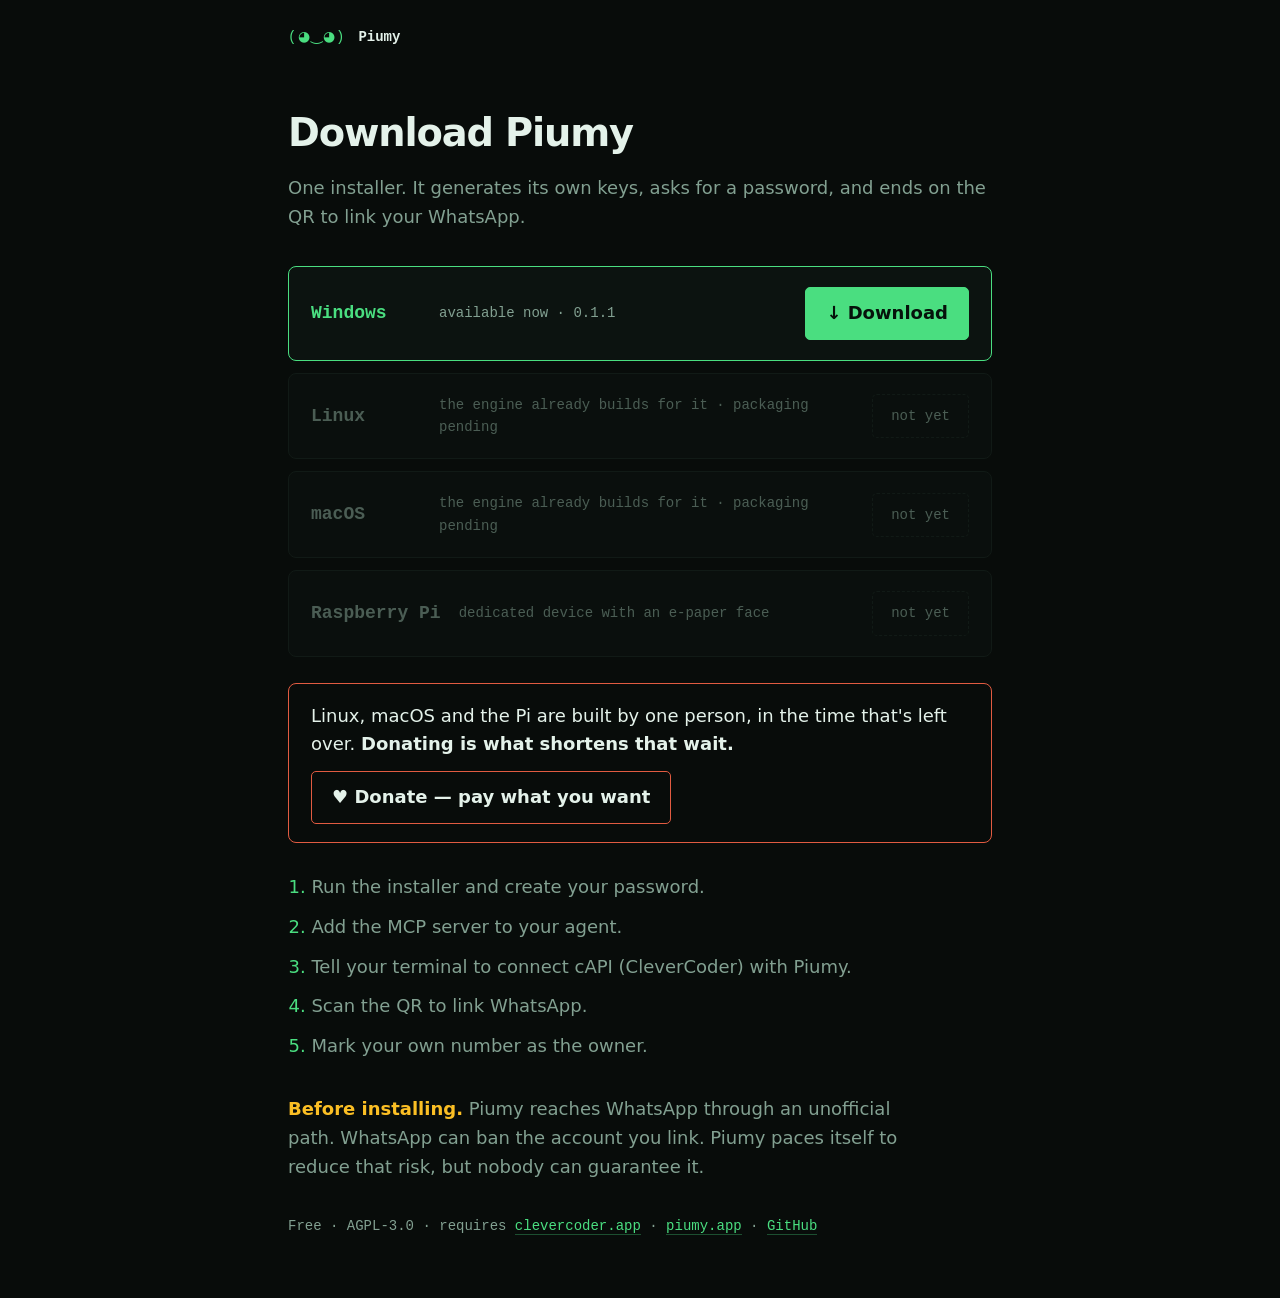
==== commit 7269259f: "web: los cinco pasos reales de instalacion y por que CleverCoder Los pasos que habia eran genericos." ====
--- a/web/download/index.html
+++ b/web/download/index.html
@@ -125,16 +125,18 @@
   </div>
 
   <ol class="en">
-    <li>Run the installer.</li>
-    <li>Choose your dashboard password.</li>
-    <li>Scan the QR with WhatsApp.</li>
-    <li>Point your agent at it, over MCP.</li>
+    <li>Run the installer and create your password.</li>
+    <li>Add the MCP server to your agent.</li>
+    <li>Tell your terminal to connect cAPI (CleverCoder) with Piumy.</li>
+    <li>Scan the QR to link WhatsApp.</li>
+    <li>Mark your own number as the owner.</li>
   </ol>
   <ol class="es">
-    <li>Ejecuta el instalador.</li>
-    <li>Elige la contraseña de tu tablero.</li>
-    <li>Escanea el QR con WhatsApp.</li>
-    <li>Apunta tu agente hacia él, por MCP.</li>
+    <li>Ejecuta el instalador y crea tu contraseña.</li>
+    <li>Agrega el servidor MCP a tu agente.</li>
+    <li>Dile a tu terminal que conecte cAPI (CleverCoder) con Piumy.</li>
+    <li>Activa el QR para vincular WhatsApp.</li>
+    <li>Marca tu propio número como dueño.</li>
   </ol>
 
   <p class="note">
